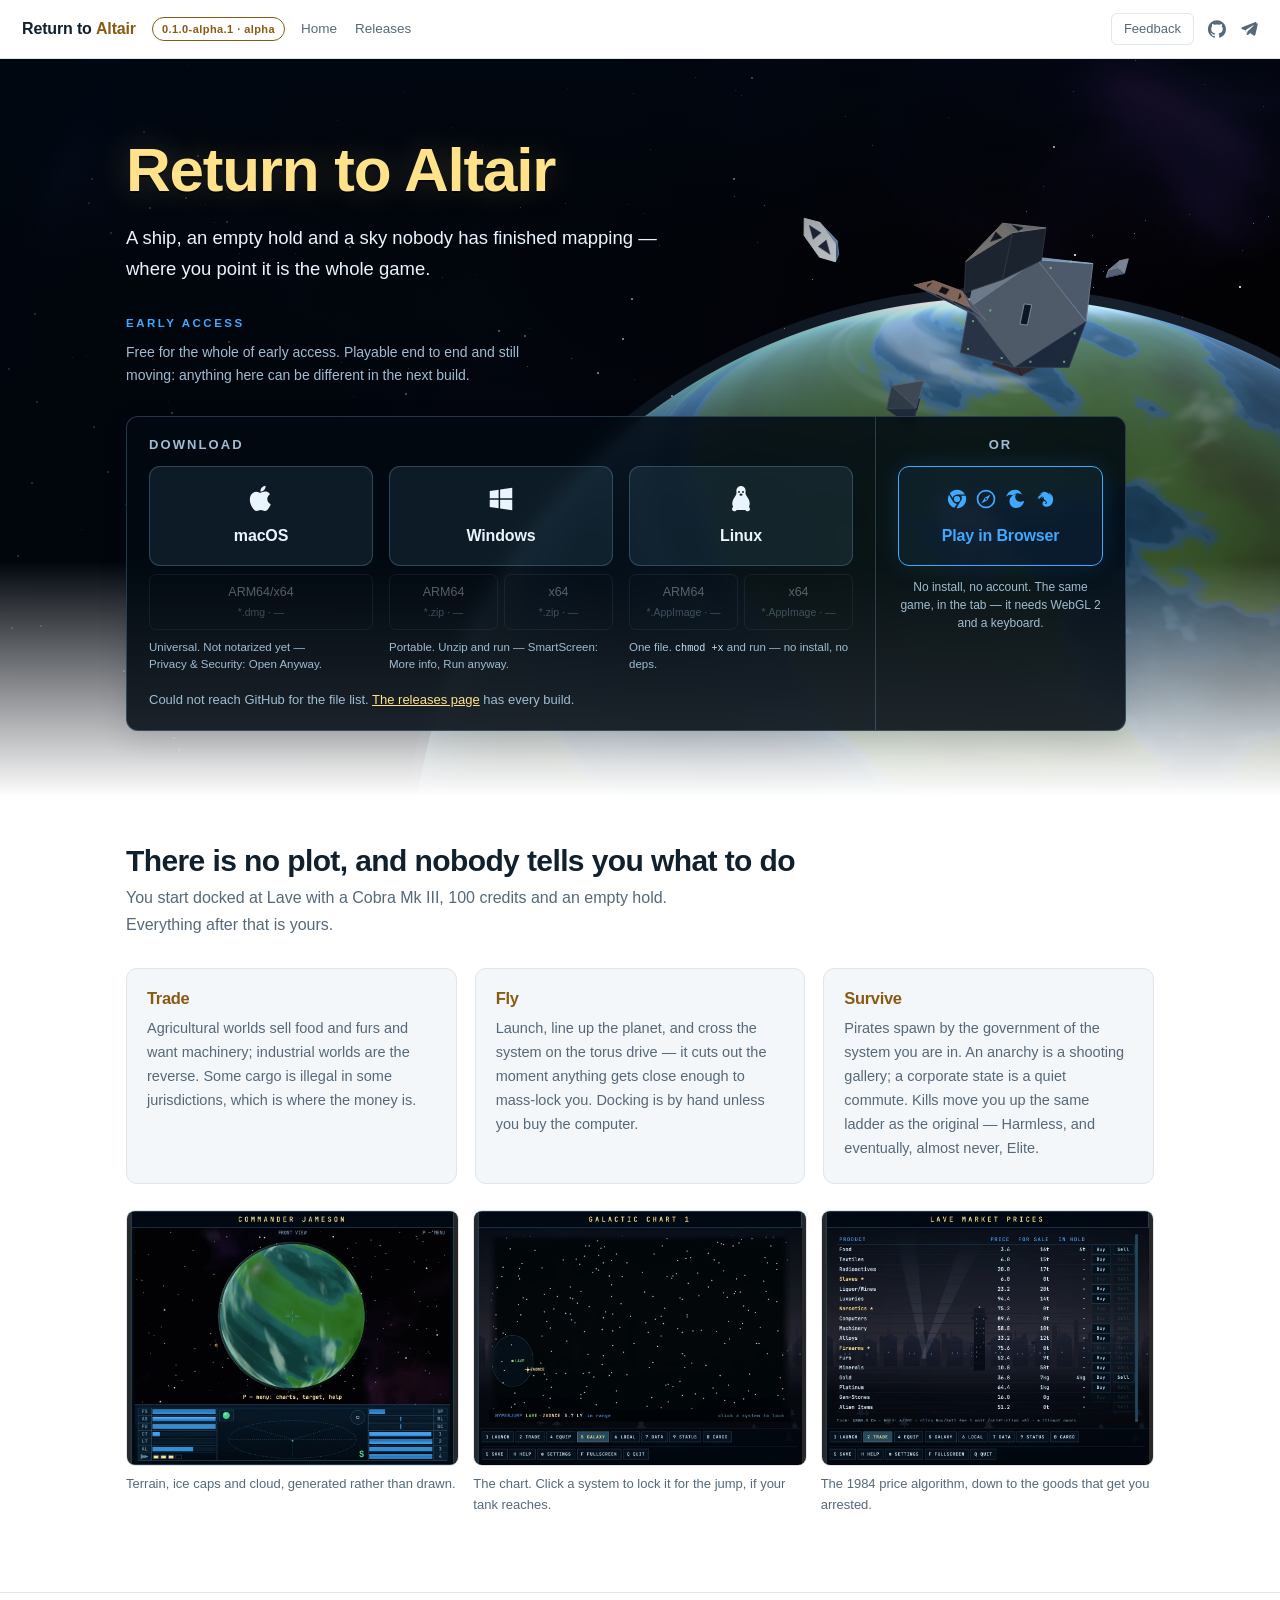
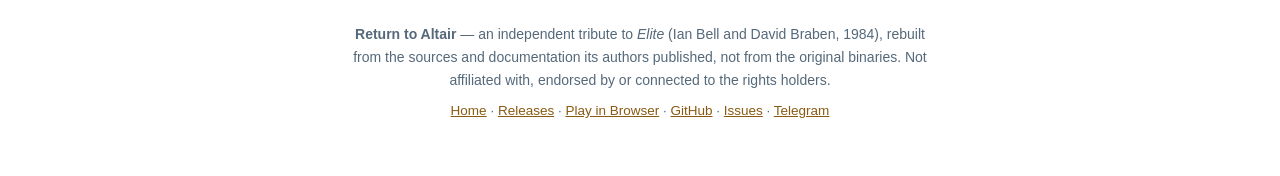
==== index.html @ 8564e00a "Avalonia build 2ab824b" ====
<!doctype html>
<html lang="en">
<head>
<meta charset="utf-8">
<meta name="viewport" content="width=device-width, initial-scale=1">
<title>Return to Altair — a ship, an empty hold, and somewhere to be</title>
<!-- The credit to the 1984 game lives in the footer, where it is a credit. It is deliberately not
     in the description or the card: a search snippet and a link preview are advertising, and
     another game's name in advertising stops reading as attribution and starts reading as a
     borrowed audience. -->
<meta name="description" content="An early-access space trading and combat game: buy low, jump, sell high, stay alive. Free for the whole of early access — macOS, Windows, Linux and the browser.">
<link rel="icon" href="data:image/svg+xml,%3Csvg xmlns='http://www.w3.org/2000/svg' viewBox='0 0 32 32'%3E%3Crect width='32' height='32' fill='%23000814'/%3E%3Cpath d='M16 4 L28 26 L16 21 L4 26 Z' fill='none' stroke='%23ffe28a' stroke-width='2' stroke-linejoin='round'/%3E%3C/svg%3E">
<meta property="og:title" content="Return to Altair">
<meta property="og:description" content="Trade, fly, survive. A space trading and combat game, free for the whole of early access — on every desktop and in a browser.">
<meta property="og:type" content="website">
<link rel="stylesheet" href="header.css">
<link rel="stylesheet" href="site.css">
</head>
<body data-page="home">

<!-- The shared header. Same markup, same class names and the same header.css as the other sites
     in this family — brand and page links left, feedback and the outbound icons right. -->
<header class="bar"><nav class="nav" aria-label="Site">
  <!-- The non-breaking space is load-bearing: .brand is a flex row, and a flex container trims the
       trailing whitespace off a bare text node — so "Return to" and "Altair" would run together. -->
  <a class="brand" href="index.html" title="Home">Return to&nbsp;<span>Altair</span></a>
  <span class="tag">0.1.0-alpha.1 · alpha</span>
  <div class="links">
    <a href="index.html">Home</a>
    <a href="releases.html">Releases</a>
  </div>
  <div class="links tools">
    <details class="fb">
      <summary>Feedback</summary>
      <div class="fb-pop">
        <a href="https://github.com/pavel-zheltiakov/ReturnToAltair/issues"><svg viewBox="0 0 24 24" aria-hidden="true"><path d="M12 .3a12 12 0 0 0-3.8 23.4c.6.1.8-.3.8-.6v-2c-3.3.7-4-1.6-4-1.6-.5-1.4-1.3-1.8-1.3-1.8-1.1-.7 0-.7 0-.7 1.2 0 1.9 1.2 1.9 1.2 1 1.8 2.8 1.3 3.5 1 0-.8.4-1.3.7-1.6-2.7-.3-5.5-1.3-5.5-6 0-1.2.5-2.3 1.2-3.1-.1-.3-.5-1.5.1-3.2 0 0 1-.3 3.4 1.2a11.5 11.5 0 0 1 6 0c2.3-1.5 3.3-1.2 3.3-1.2.6 1.7.2 2.9.1 3.2.8.8 1.2 1.9 1.2 3.1 0 4.7-2.8 5.7-5.5 6 .4.4.8 1.1.8 2.2v3.3c0 .3.2.7.8.6A12 12 0 0 0 12 .3"/></svg><span><b>GitHub Issues</b><small>A crash, a ship that flies wrong, a price that looks off — in the open, where the answer helps the next commander.</small></span></a>
        <a href="https://t.me/avadevtools/202"><svg viewBox="0 0 24 24" aria-hidden="true"><path d="M21.9 4.6c.3-1.2-.9-2.2-2-1.7L2.7 9.7c-1.2.5-1.1 2.2.1 2.6l4.4 1.4 1.7 5.5c.3 1 1.6 1.3 2.3.5l2.4-2.5 4.5 3.3c.9.6 2.1.2 2.4-.9l3.4-14.9zM8.2 12.9l9.4-5.8c.4-.2.7.3.4.6l-7.7 7.2c-.3.3-.5.6-.5 1l-.3 2.3c0 .3-.5.4-.6.1l-1.1-3.7c-.2-.6.1-1.3.4-1.7z"/></svg><span><b>Telegram</b><small>The game's topic in the AvaDevTools group, for anything shorter than an issue.</small></span></a>
      </div>
    </details>
    <a class="nav-ico" href="https://github.com/pavel-zheltiakov/ReturnToAltair" title="GitHub" aria-label="GitHub"><svg viewBox="0 0 24 24" aria-hidden="true"><path d="M12 .3a12 12 0 0 0-3.8 23.4c.6.1.8-.3.8-.6v-2c-3.3.7-4-1.6-4-1.6-.5-1.4-1.3-1.8-1.3-1.8-1.1-.7 0-.7 0-.7 1.2 0 1.9 1.2 1.9 1.2 1 1.8 2.8 1.3 3.5 1 0-.8.4-1.3.7-1.6-2.7-.3-5.5-1.3-5.5-6 0-1.2.5-2.3 1.2-3.1-.1-.3-.5-1.5.1-3.2 0 0 1-.3 3.4 1.2a11.5 11.5 0 0 1 6 0c2.3-1.5 3.3-1.2 3.3-1.2.6 1.7.2 2.9.1 3.2.8.8 1.2 1.9 1.2 3.1 0 4.7-2.8 5.7-5.5 6 .4.4.8 1.1.8 2.2v3.3c0 .3.2.7.8.6A12 12 0 0 0 12 .3"/></svg></a>
    <a class="nav-ico" href="https://t.me/avadevtools/202" title="Telegram" aria-label="Telegram"><svg viewBox="0 0 24 24" aria-hidden="true"><path d="M21.9 4.6c.3-1.2-.9-2.2-2-1.7L2.7 9.7c-1.2.5-1.1 2.2.1 2.6l4.4 1.4 1.7 5.5c.3 1 1.6 1.3 2.3.5l2.4-2.5 4.5 3.3c.9.6 2.1.2 2.4-.9l3.4-14.9zM8.2 12.9l9.4-5.8c.4-.2.7.3.4.6l-7.7 7.2c-.3.3-.5.6-.5 1l-.3 2.3c0 .3-.5.4-.6.1l-1.1-3.7c-.2-.6.1-1.3.4-1.7z"/></svg></a>
  </div>
</nav></header>

<div class="hero-wrap">
  <!-- The scene is the game's own ships and station, flown live. It is decoration and nothing on
       the page depends on it, so it is hidden from assistive technology and every word over it is
       real text. Without script the canvas stays empty and the hero is dark blue — which is what
       the gradients above it already assume. -->
  <canvas id="scene" aria-hidden="true"></canvas>

  <div class="hero">
    <h1>Return to Altair</h1>
    <!-- One sentence, and deliberately about nothing in particular: it has to still be true of
         whatever this game turns into, so it names what a player has rather than what the
         universe contains. Nothing about scale is claimed here until it is claimed for good. -->
    <p class="lede">
      A ship, an empty hold and a sky nobody has finished mapping — where you point it is the
      whole game.
    </p>
    <!-- The caveat, and the only label the hero carries. It used to sit above the wordmark listing
         the platforms as well, which the three buttons below already say in their own logos — so
         the line kept the two words that are not written anywhere else on the page and came down
         to where the sentence it qualifies is. "Free" then left the label for the sentence: alone
         in a badge it reads as a property of the game and promises something about every build
         there will ever be, and what is actually true is a fact about this phase — which needs a
         sentence, because a phase has to be named. -->
    <p class="eyebrow">Early access</p>
    <p class="note">
      Free for the whole of early access. Playable end to end and still moving: anything here can
      be different in the next build.
    </p>

    <!-- The offer, both halves of it, side by side and both above the fold. Play in Browser was
         under the hero and came out at 880 pixels down a 813-pixel window — the free half of the
         offer, on the page nobody scrolled to. There is a column's worth of room to the right of
         the panel, so it goes there. -->
    <div class="offer">

    <!-- Three platforms, six files, nothing to answer first. The big button is the platform and
         gives the build most people on it want; the two under it are the architectures, each
         naming what it is and what it weighs. Every link is filled in by site.js from the newest
         release, so no version or filename is written down here. -->
    <div class="get">
      <h2>Download</h2>

      <div class="oses">

        <div class="os">
          <a class="os-btn" data-build="macos-universal" href="https://github.com/pavel-zheltiakov/ReturnToAltair/releases/latest">
            <svg viewBox="0 0 24 24" aria-hidden="true"><path d="M17.05 12.04c-.03-2.6 2.12-3.85 2.22-3.91-1.21-1.77-3.09-2.01-3.76-2.04-1.6-.16-3.12.94-3.93.94-.81 0-2.06-.92-3.39-.9-1.74.03-3.35 1.01-4.25 2.57-1.81 3.14-.46 7.79 1.3 10.34.86 1.25 1.89 2.65 3.24 2.6 1.3-.05 1.79-.84 3.36-.84 1.57 0 2.01.84 3.39.81 1.4-.02 2.28-1.27 3.13-2.53.99-1.45 1.4-2.85 1.42-2.92-.03-.01-2.72-1.04-2.75-4.12M14.6 4.6c.71-.87 1.19-2.07 1.06-3.27-1.02.04-2.26.68-3 1.54-.66.77-1.24 2-1.08 3.18 1.14.09 2.31-.58 3.02-1.45"/></svg>
            <b>macOS</b>
          </a>
          <!-- One file, so one link. Two rows here would be the same download twice with two
               different labels, which is a question where there was no choice to make. -->
          <div class="tabs">
            <a class="tab" data-build="macos-universal" href="#">ARM64/x64<i><span>*.dmg</span><b data-size></b></i></a>
          </div>
          <!-- One line each. What a visitor needs before clicking is what the file is and what the
               operating system will say when they open it; the reasoning is in the release notes,
               which is where somebody who wants it is already going. -->
          <p class="os-hint">Universal. Not notarized yet — Privacy&nbsp;&amp;&nbsp;Security: Open Anyway.</p>
        </div>

        <div class="os">
          <a class="os-btn" data-build="windows-x64" href="https://github.com/pavel-zheltiakov/ReturnToAltair/releases/latest">
            <svg viewBox="0 0 24 24" aria-hidden="true"><path d="M3 5.6 10.1 4.6v6.8H3zM11.3 4.4 21 3v8.4h-9.7zM3 12.6h7.1v6.8L3 18.4zM11.3 12.6H21V21l-9.7-1.4z"/></svg>
            <b>Windows</b>
          </a>
          <div class="tabs">
            <a class="tab" data-build="windows-arm64" href="#">ARM64<i><span>*.zip</span><b data-size></b></i></a>
            <a class="tab" data-build="windows-x64" href="#">x64<i><span>*.zip</span><b data-size></b></i></a>
          </div>
          <p class="os-hint">Portable. Unzip and run — SmartScreen: More info, Run anyway.</p>
        </div>

        <div class="os">
          <a class="os-btn" data-build="linux-x64" href="https://github.com/pavel-zheltiakov/ReturnToAltair/releases/latest">
            <!-- The eyes are holes rather than shapes: fill-rule="evenodd" lets the button's own
                 background through them, so the penguin follows the text colour on hover. -->
            <svg viewBox="0 0 24 24" aria-hidden="true"><path fill-rule="evenodd" d="M12 1.6c-2.1 0-3.7 1.7-3.7 3.9 0 .6.1 1.1.1 1.6 0 .9-.3 1.6-.9 2.4C6 11.6 5 13.5 5 15.5c0 1 .2 1.8.7 2.4-.5.8-.9 1.6-.9 2.3 0 .9.7 1.5 1.8 1.5.9 0 1.6-.4 2-1h6.8c.4.6 1.1 1 2 1 1.1 0 1.8-.6 1.8-1.5 0-.7-.4-1.5-.9-2.3.5-.6.7-1.4.7-2.4 0-2-1-3.9-2.5-6-.6-.8-.9-1.5-.9-2.4 0-.5.1-1 .1-1.6 0-2.2-1.6-3.9-3.7-3.9ZM10.4 5.5a.8.8 0 1 0 0 1.6.8.8 0 0 0 0-1.6ZM13.6 5.5a.8.8 0 1 0 0 1.6.8.8 0 0 0 0-1.6ZM12 7.3l1.5 1.2c-.4.5-.9.8-1.5.8s-1.1-.3-1.5-.8L12 7.3Z"/></svg>
            <b>Linux</b>
          </a>
          <div class="tabs">
            <a class="tab" data-build="linux-arm64" href="#">ARM64<i><span>*.AppImage</span><b data-size></b></i></a>
            <a class="tab" data-build="linux-x64" href="#">x64<i><span>*.AppImage</span><b data-size></b></i></a>
          </div>
          <p class="os-hint">One file. <code>chmod +x</code> and run — no install, no deps.</p>
        </div>

      </div>

      <p class="dl-note" id="download-note">Looking up the newest build…</p>
    </div>

      <!-- Built like a platform button and standing on the same line as the three of them, because
           that is what it is: a fourth way to get the game, and the one that asks for nothing. Its
           own colour, so it is not mistaken for a fourth operating system. -->
      <div class="play-side">
        <h2>Or</h2>
        <!-- Four marks instead of one, because the answer to "will it run on mine" is the whole
             point of this button, and the other three buttons answer it with a logo too. Drawn
             here rather than fetched: simplified silhouettes in the page's own colour, so there is
             no brand artwork on this site and no request to a CDN to render it. -->
        <a class="play" href="play/">
          <span class="browsers" aria-hidden="true">
            <svg viewBox="0 0 24 24"><path d="M12 2a10 10 0 0 1 8.66 5H12.5a5.5 5.5 0 0 0-5.28 4L4.2 5.8A9.97 9.97 0 0 1 12 2Z"/><path d="M3.35 7.35 7.4 14.4a5.5 5.5 0 0 0 4.55 3.08L8.9 21.6A10 10 0 0 1 3.35 7.35Z"/><path d="M21.4 8.5A10 10 0 0 1 12 22h-.6l4.06-7.03A5.5 5.5 0 0 0 16.6 8.5Z"/><circle cx="12" cy="12" r="3.4"/></svg>
            <svg viewBox="0 0 24 24"><path fill-rule="evenodd" d="M12 1.8a10.2 10.2 0 1 0 0 20.4 10.2 10.2 0 0 0 0-20.4Zm0 1.9a8.3 8.3 0 1 1 0 16.6 8.3 8.3 0 0 1 0-16.6Z"/><path d="M17 7 10.6 10.6 7 17l6.4-3.6L17 7Zm-5 4a1 1 0 1 1 0 2 1 1 0 0 1 0-2Z"/></svg>
            <svg viewBox="0 0 24 24"><path d="M21.6 13.9c-1 .6-2.2 1-3.4 1-3.3 0-6-2.3-6-5.2 0-1.1.4-2.1 1.1-2.9C9 7.4 6 10.7 6 14.6c0 4 3.4 7.2 7.6 7.2 3.6 0 6.7-2.3 7.9-5.6.2-.7.3-1.5.1-2.3Z"/><path d="M12.2 2C7.3 2 3.2 5.4 2.3 10c.6-1.4 2.5-2.6 4.6-2.6 1.2 0 2.3.3 3.2.9 1-1.5 2.9-2.5 5-2.5 1.9 0 3.6.8 4.7 2C18.5 4 15.6 2 12.2 2Z"/></svg>
            <svg viewBox="0 0 24 24"><path d="M21.4 9.6a9.6 9.6 0 0 0-1.6-3.1l.2 2.1a7.4 7.4 0 0 0-2.8-3.9 5.9 5.9 0 0 1 .6 2.7A6.9 6.9 0 0 0 11.6 4c-1 0-2 .2-2.9.7a5 5 0 0 1 2.6.7 6.2 6.2 0 0 0-4.4 1.4c.9-.1 1.7 0 2.5.3-2.5.6-4.3 2.7-4.5 5.2.5-.7 1.2-1.3 2-1.6-.3.7-.4 1.5-.3 2.2.6-1.9 2-3.4 3.8-4-.7.8-1.1 1.8-1 2.9.5-1 1.3-1.8 2.3-2.2-.4 1.1-.1 2.4.8 3.2.7.7 1.6 1.2 2.2 1.9.6.7.6 1.8-.1 2.4-.6.5-1.6.5-2.1-.1.5.1 1-.1 1.3-.5.4-.6.2-1.5-.4-1.9a1.9 1.9 0 0 0-2.6.6c-1 1.6-.3 3.8 1.4 4.6 2.9 1.5 6.5.2 8.3-2.4 1.7-2.4 1.8-5.7.9-8.4Z"/></svg>
          </span>
          <b>Play in Browser</b>
        </a>
        <p class="play-note">
          No install, no account. The same game, in the tab — it needs WebGL&nbsp;2 and a keyboard.
        </p>
      </div>

    </div>
  </div>
</div>

<section><div class="wrap">
  <h2 class="sec-h">There is no plot, and nobody tells you what to do</h2>
  <p class="sub">
    You start docked at Lave with a Cobra Mk III, 100 credits and an empty hold. Everything after
    that is yours.
  </p>

  <div class="grid">
    <div class="card">
      <h3>Trade</h3>
      <p>
        Agricultural worlds sell food and furs and want machinery; industrial worlds are the
        reverse. Some cargo is illegal in some jurisdictions, which is where the money is.
      </p>
    </div>
    <div class="card">
      <h3>Fly</h3>
      <p>
        Launch, line up the planet, and cross the system on the torus drive — it cuts out the
        moment anything gets close enough to mass-lock you. Docking is by hand unless you buy the
        computer.
      </p>
    </div>
    <div class="card">
      <h3>Survive</h3>
      <p>
        Pirates spawn by the government of the system you are in. An anarchy is a shooting gallery;
        a corporate state is a quiet commute. Kills move you up the same ladder as the original —
        Harmless, and eventually, almost never, Elite.
      </p>
    </div>
  </div>

  <div class="shots">
    <figure>
      <img src="screenshots/flight.webp" alt="Approaching a planet in flight, with the dashboard and scanner below" loading="lazy" width="1120" height="860">
      <figcaption>Terrain, ice caps and cloud, generated rather than drawn.</figcaption>
    </figure>
    <figure>
      <img src="screenshots/chart.webp" alt="The galactic chart showing all 256 systems of galaxy one" loading="lazy" width="1120" height="860">
      <figcaption>The chart. Click a system to lock it for the jump, if your tank reaches.</figcaption>
    </figure>
    <figure>
      <img src="screenshots/market.webp" alt="The market prices screen at Lave" loading="lazy" width="1120" height="860">
      <figcaption>The 1984 price algorithm, down to the goods that get you arrested.</figcaption>
    </figure>
  </div>
</div></section>

<footer>
  <!-- A footer credit is read years after it is written, so it says only what does not expire:
       who made the original, that this is not connected to them, and where the material here came
       from. It used to say "non-commercial" and "not for sale" as well — a description of how the
       project stands today, written in the tense of a promise. What a build costs is a fact about
       that build, and it belongs next to the button that hands it over. -->
  <p>
    <strong>Return to Altair</strong> — an independent tribute to <em>Elite</em> (Ian Bell and
    David Braben, 1984), rebuilt from the sources and documentation its authors published, not
    from the original binaries. Not affiliated with, endorsed by or connected to the rights
    holders.
  </p>
  <p class="thin">
    <a href="index.html">Home</a> ·
    <a href="releases.html">Releases</a> ·
    <a href="play/">Play in Browser</a> ·
    <a href="https://github.com/pavel-zheltiakov/ReturnToAltair">GitHub</a> ·
    <a href="https://github.com/pavel-zheltiakov/ReturnToAltair/issues">Issues</a> ·
    <a href="https://t.me/avadevtools/202">Telegram</a>
  </p>
</footer>

<script src="ships.js" defer></script>
<script src="scene.js" defer></script>
<script src="site.js" defer></script>
</body>
</html>
---- header.css ----
/*
 * The shared header — one component, used by every page of every one of these projects.
 *
 * Structure and class names are the ones AvaDevTools uses, so the two sites read as the same product
 * family: brand and the page's own links on the left, feedback and the outbound icons pushed to the
 * right. Nothing here names a colour. Every value comes from a custom property the host stylesheet
 * defines, which is why the identical markup renders in this site's green palette and in AvaDevTools'
 * blue one without a fork.
 *
 * Required from the host: --bar (the bar's height) and --bg-alt --panel --line --text --dim --accent.
 *
 * The feedback popup is a <details>. Disclosure is something HTML already does, so the header needs no
 * script — which matters, because the generated reference pages have none and are meant to keep working
 * from a file:// URL.
 */

.bar {
  position: sticky;
  top: 0;
  z-index: 20;
  background: var(--panel);
  border-bottom: 1px solid var(--line);
}

.bar .nav {
  display: flex;
  align-items: center;
  gap: 16px;
  height: var(--bar);
  padding: 0 22px;
}

.brand {
  display: flex;
  align-items: center;
  font-weight: 650;
  font-size: 16px;
  letter-spacing: -0.01em;
  color: var(--text);
  text-decoration: none;
  white-space: nowrap;
}

/* No gap on .brand — a name split across two spans is one word, and a gap would put a space inside it.
   The dot, where a site uses one, carries its own margin. */
.brand .dot {
  width: 10px;
  height: 10px;
  margin-right: 9px;
  border-radius: 50%;
  background: var(--accent);
  box-shadow: 0 0 10px var(--accent);
}

.brand span { color: var(--accent); }

.tag {
  font-size: 11px;
  font-weight: 600;
  letter-spacing: 0.04em;
  color: var(--accent);
  border: 1px solid var(--accent);
  border-radius: 999px;
  padding: 2px 9px;
  white-space: nowrap;
}

/* Direct children only. The popup hanging off the feedback button is full of prose that has to wrap,
   and it lives inside .links — so a descendant selector here would set nowrap on it and push it off
   the side of the screen. */
.bar .links { display: flex; align-items: center; gap: 18px; }
.bar .links > a { color: var(--dim); text-decoration: none; font-size: 13.5px; white-space: nowrap; }
.bar .links > a:hover { color: var(--text); }

.bar .tools { margin-left: auto; gap: 14px; }

.nav-ico { display: flex; align-items: center; color: var(--dim); }
.nav-ico svg { width: 18px; height: 18px; fill: currentColor; }
.nav-ico:hover { color: var(--text); }

/* ---- feedback ---- */

.fb { position: relative; }

.fb > summary {
  list-style: none;
  cursor: pointer;
  user-select: none;
  padding: 4px 12px;
  font-size: 13px;
  color: var(--dim);
  border: 1px solid var(--line);
  border-radius: 6px;
}

.fb > summary::-webkit-details-marker { display: none; }
.fb > summary:hover, .fb[open] > summary { color: var(--text); border-color: var(--accent); }

.fb-pop {
  position: absolute;
  top: calc(100% + 10px);
  right: 0;
  z-index: 30;
  width: 274px;
  padding: 6px;
  background: var(--panel);
  border: 1px solid var(--line);
  border-radius: 10px;
  box-shadow: 0 12px 32px rgb(0 0 0 / 35%);
}

.fb-pop a {
  display: flex;
  gap: 10px;
  align-items: flex-start;
  padding: 9px 10px;
  border-radius: 7px;
  color: var(--text);
  font-size: 13.5px;
  text-decoration: none;
}

.fb-pop a:hover { background: var(--bg-alt); }
.fb-pop a > span { min-width: 0; }
.fb-pop svg { width: 17px; height: 17px; fill: var(--dim); flex: none; margin-top: 2px; }
.fb-pop a:hover svg { fill: var(--accent); }
.fb-pop b { display: block; font-weight: 600; line-height: 1.35; }
.fb-pop small { display: block; margin-top: 1px; color: var(--dim); font-size: 12px; line-height: 1.45; }

/* ---- narrow ----
   The page links drop to their own row; the brand and the outbound links stay on the first one, because
   those are the two things worth reaching without thinking. */

/* The bar is two rows below this width, so --bar — which is what anything scrolling to an anchor subtracts —
   has to grow with it. That override lives in site.css and api.css rather than here, because both of them
   load after this file and would otherwise put the 58px back. */

@media (max-width: 860px) {
  .bar .nav { flex-wrap: wrap; height: auto; padding: 10px 16px; row-gap: 10px; }
  .bar .links:not(.tools) { order: 1; width: 100%; gap: 16px; flex-wrap: wrap; row-gap: 8px; }
  .fb-pop { width: min(274px, calc(100vw - 32px)); }
}
---- site.css ----
/*
 * The landing page and the releases page. One stylesheet, no framework, no build step — the same
 * arrangement as the other sites in this family, and the same header.css above it.
 *
 * The palette is the game's own, from web/style.css: a near-black blue, a HUD cyan, and the gold
 * the wordmark is drawn in. Gold is the accent because gold is what the title screen says the
 * product is called in; cyan belongs to the instruments and is used here for the same job — the
 * thing that lights up when you touch it.
 *
 * Dark by default, because the game is a black screen. The reader's own setting still wins for the
 * body of the page: someone in light mode reading release notes has been told nothing by a black
 * page except that the page does not care about them. The hero is the exception and fixes its own
 * colours, because it stands on a canvas that is night whatever the reader prefers.
 */

:root {
  --bg: #000814;
  --bg-alt: #04101d;
  --panel: #020a12;
  --line: #16324a;
  --text: #d7eeff;
  --dim: #7ea3ba;
  --accent: #ffe28a;
  --accent-ink: #1a1103;
  --glow: #3fa8ff;
  --bad: #ff5a5a;
  --code: #cbe6f8;
  --codebg: #010810;
  --shadow: 0 10px 34px rgb(0 0 0 / 55%);
  --bar: 58px;
}

@media (prefers-color-scheme: light) {
  :root {
    --bg: #ffffff;
    --bg-alt: #f4f7fa;
    --panel: #ffffff;
    --line: #dfe6ee;
    --text: #10202c;
    --dim: #55697a;
    /* Gold on white is not a colour, it is a smudge. The accent keeps its identity by going
       down rather than by changing hue — the same bronze the wordmark's shadow uses. */
    --accent: #8a5a12;
    --accent-ink: #ffffff;
    --glow: #106a9c;
    --bad: #b3241f;
    --code: #16303f;
    --codebg: #f1f5f8;
    --shadow: 0 8px 28px rgb(12 26 40 / 12%);
  }
}

* { box-sizing: border-box; }

body {
  margin: 0;
  background: var(--bg);
  color: var(--text);
  font: 16px/1.65 -apple-system, BlinkMacSystemFont, "Segoe UI", Roboto, Helvetica, Arial, sans-serif;
  -webkit-font-smoothing: antialiased;
}

img { max-width: 100%; height: auto; display: block; }
a { color: var(--accent); }
h1, h2, h3 { letter-spacing: -0.02em; line-height: 1.2; }

code {
  font-family: ui-monospace, SFMono-Regular, "SF Mono", Menlo, Consolas, monospace;
  font-size: 0.88em;
  color: var(--code);
}

pre {
  margin: 0 0 16px;
  padding: 12px 14px;
  overflow-x: auto;
  background: var(--codebg);
  border: 1px solid var(--line);
  border-radius: 8px;
}

.wrap { max-width: 1080px; margin: 0 auto; padding: 0 26px; }

/* The top bar is header.css — the same file, markup and class names as every other site here. It
   reads the properties above and nothing else. */

/* ---- hero ----------------------------------------------------------------------------------
   The scene behind the words is a canvas, not an image: ships out of the game's own model tables,
   fighting over a Coriolis station. See scene.js. Inside .hero-wrap the palette stops following
   the page and pins itself dark, so a light-mode reader gets a dark hero rather than black text
   on a night sky. */

.hero-wrap {
  position: relative;
  isolation: isolate;
  overflow: hidden;
  background: #000814;

  --text: #eaf4ff;
  --dim: #9fbdd2;
  --line: rgb(127 190 235 / 26%);
  --bg-alt: rgb(127 190 235 / 10%);
  /* Opaque enough to stand in front of a sunlit planet. The scene behind the panel is the whole
     right-hand half of the hero, and a lit limb crossing a paragraph is a paragraph nobody reads
     at exactly the moment they are deciding whether to download it. */
  --panel: rgb(2 10 18 / 86%);
  --accent: #ffe28a;
  --accent-ink: #1a1103;
  --glow: #3fa8ff;
  --code: #cbe6f8;
}

#scene {
  position: absolute;
  inset: 0;
  z-index: -2;
  width: 100%;
  height: 100%;
  display: block;
}

/* Two scrims, doing two different jobs. The first darkens the left, where the words are, and
   leaves the right — the planet and the station — alone. The second lands the hero on the page
   below it instead of ending at a line. */
.hero-wrap::before,
.hero-wrap::after {
  content: "";
  position: absolute;
  inset: 0;
  z-index: -1;
  pointer-events: none;
}

.hero-wrap::before {
  background: linear-gradient(96deg, rgb(0 6 14 / 88%) 0%, rgb(0 6 14 / 62%) 42%,
                                     rgb(0 6 14 / 8%) 74%, rgb(0 6 14 / 0%) 100%);
}

.hero-wrap::after {
  background: linear-gradient(180deg, rgb(0 8 20 / 55%) 0%, rgb(0 8 20 / 0%) 26%,
                                      rgb(0 8 20 / 0%) 68%, var(--bg) 100%);
}

.hero {
  position: relative;
  max-width: 1080px;
  margin: 0 auto;
  padding: 74px 26px 66px;
}

.eyebrow {
  margin: 0 0 8px;
  font-size: 11.5px;
  font-weight: 600;
  letter-spacing: 0.22em;
  text-transform: uppercase;
  color: var(--glow);
}

.hero h1 {
  margin: 0 0 16px;
  max-width: 15ch;
  font-size: clamp(34px, 6vw, 62px);
  font-weight: 700;
  color: var(--accent);
  text-shadow: 0 2px 0 rgb(0 0 0 / 55%), 0 0 34px rgb(255 226 138 / 22%);
}

.hero p.lede {
  margin: 0 0 30px;
  max-width: 52ch;
  font-size: clamp(16px, 1.6vw, 18.5px);
  color: var(--text);
}

.hero p.lede b { color: var(--accent); font-weight: 600; }

/* The caveat under the pitch. Smaller and dimmer than the sentence above it because it is a
   condition on that sentence rather than a second one — but it is not a footnote, and it is not
   hidden at the bottom of the page where nobody deciding whether to download would read it. */
.hero p.note {
  margin: 0 0 28px;
  max-width: 52ch;
  font-size: 14px;
  color: var(--dim);
}

/* ---- the download panel ---------------------------------------------------------------------
   One column per platform: a big button that gives the build most people on it want, and under it
   the two architectures, each naming its own file extension. Nothing has to be answered before a
   download appears — every file on offer is on screen and one click away, which a picker with two
   questions in front of it is not.

   Beside it, in the room left over, the other half of the offer: the build that costs the visitor
   nothing. Both halves are in the hero because both have to be on screen at once — the free one
   was below the fold, and an offer nobody scrolls to is not an offer. */

/* One panel, two halves, a line between them. Two separate cards would have read as two products,
   and the right-hand half sits over the planet — where unbacked text is a paragraph nobody can
   read at the one moment they are deciding. */
.offer {
  display: flex;
  align-items: stretch;
  max-width: 1000px;
  background: var(--panel);
  border: 1px solid var(--line);
  border-radius: 12px;
  backdrop-filter: blur(7px);
  box-shadow: var(--shadow);
}

.get {
  flex: 1 1 auto;
  min-width: 0;
  padding: 20px 22px 20px;
}

/* Both halves are titled the same way and at the same height, which is what puts the four buttons
   under them on one line. */
.get h2, .play-side h2 {
  margin: 0 0 14px;
  font-size: 13px;
  font-weight: 600;
  letter-spacing: 0.16em;
  text-transform: uppercase;
  color: var(--dim);
}

.oses { display: grid; grid-template-columns: repeat(3, 1fr); gap: 16px; }

.os { display: flex; flex-direction: column; }

/* One recipe for all four buttons, the three platforms and the browser. Sharing the box rather
   than matching two heights by hand is what keeps them on one line in every font on every system —
   a fixed height here would be right on this machine and eight pixels out on somebody else's. */
.os-btn, .play {
  display: flex;
  flex-direction: column;
  align-items: center;
  gap: 9px;
  padding: 17px 10px 15px;
  text-decoration: none;
  border: 1px solid var(--line);
  border-radius: 11px;
  transition: border-color 0.14s, color 0.14s, box-shadow 0.14s;
}

.os-btn { color: var(--text); background: var(--bg-alt); }

.os-btn svg, .play svg { width: 30px; height: 30px; fill: currentColor; }
.os-btn b, .play b { font-size: 16px; font-weight: 650; letter-spacing: -0.01em; }

.os-btn:hover {
  color: var(--accent);
  border-color: var(--accent);
  box-shadow: 0 0 24px rgb(255 226 138 / 16%);
}

.tabs { display: flex; gap: 6px; margin-top: 8px; }

.tab {
  flex: 1;
  min-width: 0;
  padding: 7px 3px;
  text-align: center;
  font-size: 12.5px;
  text-decoration: none;
  /* One line or nothing: "ARM 64 (*.AppImage)" wrapping puts one tab a row taller than the one
     beside it, and two buttons of different heights read as two different kinds of thing. */
  white-space: nowrap;
  overflow: hidden;
  text-overflow: ellipsis;
  color: var(--text);
  border: 1px solid var(--line);
  border-radius: 7px;
  transition: border-color 0.14s, color 0.14s;
}

.tab span { color: var(--dim); }
.tab:hover { color: var(--glow); border-color: var(--glow); }
.tab:hover span { color: var(--glow); }

/* The architecture is the tab's name; what kind of file it is and how big go on a second line
   under it. All three on one line does not fit — at three columns a tab has about 110 pixels and
   "ARM64 (*.AppImage) · 42 MB" needs twice that, so it ellipsises into no information at all. The
   second line is reserved whether or not there is a size to put in it yet, so the panel does not
   resize under the pointer when the release list arrives. */
.tab i {
  display: block;
  min-height: 1.2em;
  margin-top: 2px;
  font-style: normal;
  font-size: 10.5px;
  color: var(--dim);
}

.tab i b { font-weight: 400; }

/* A build this release has not got. It keeps its place and stops being a link, so the row is
   always the same two files and a gap is visible as a gap rather than as a shorter list. */
.tab[aria-disabled="true"] { opacity: 0.34; pointer-events: none; }

.os-hint {
  margin: 9px 0 0;
  font-size: 11.5px;
  line-height: 1.5;
  color: var(--dim);
}

.dl-note {
  margin: 16px 0 0;
  min-height: 1.5em;
  font-size: 13px;
  color: var(--dim);
}

.dl-note a { color: var(--accent); }

/* ---- play in the browser --------------------------------------------------------------------
   The second column of the offer: beside the panel, not inside it. It is a different kind of
   answer to the same question, so it is set apart by the word between them rather than dressed as
   a fourth platform button. */

.play-side {
  flex: 0 0 250px;
  padding: 20px 22px;
  border-left: 1px solid var(--line);
  text-align: center;
}

.play {
  color: var(--glow);
  border-color: var(--glow);
  background: rgb(63 168 255 / 8%);
  box-shadow: 0 0 26px rgb(63 168 255 / 14%);
}

/* Four marks in the space one logo has, so the row of icons is the same height as the row of
   logos beside it and the four buttons stay one row rather than four boxes of different sizes. */
.browsers { display: flex; align-items: center; gap: 7px; height: 30px; }
.play .browsers svg { width: 22px; height: 22px; }

.play:hover { color: #fff; background: rgb(63 168 255 / 16%); box-shadow: 0 0 34px rgb(63 168 255 / 34%); }

/* Where the architecture tabs are on the other side of the line, and for the same reason: what the
   button above it costs you. */
.play-note { margin: 12px 0 0; font-size: 12px; line-height: 1.5; color: var(--dim); }

/* ---- what it is -----------------------------------------------------------------------------
   Three claims and the screenshots that back them. Anything longer belongs in the README, which
   is one click away and is where somebody who wants the detail is already going. */

section { padding: 46px 0; }

.sec-h {
  margin: 0 0 6px;
  font-size: clamp(22px, 2.6vw, 30px);
}

.sub { margin: 0 0 30px; max-width: 62ch; color: var(--dim); }

.grid {
  display: grid;
  grid-template-columns: repeat(auto-fit, minmax(260px, 1fr));
  gap: 18px;
}

.card {
  padding: 20px 20px 22px;
  background: var(--bg-alt);
  border: 1px solid var(--line);
  border-radius: 11px;
}

.card h3 { margin: 0 0 8px; font-size: 16.5px; color: var(--accent); }
.card p { margin: 0; font-size: 14.5px; color: var(--dim); }

.shots {
  display: grid;
  grid-template-columns: repeat(auto-fit, minmax(300px, 1fr));
  gap: 14px;
  margin-top: 26px;
}

.shots figure { margin: 0; }

.shots img {
  width: 100%;
  border: 1px solid var(--line);
  border-radius: 9px;
  background: #000814;
}

.shots figcaption { margin-top: 7px; font-size: 13px; color: var(--dim); }

/* ---- releases -------------------------------------------------------------------------------
   The list is fetched from the public repository's releases; the cards are built in site.js. */

.releases { max-width: 860px; margin: 0 auto; padding: 42px 26px 20px; }
.releases h2 { margin: 0 0 8px; font-size: clamp(24px, 3vw, 34px); }
.lede { color: var(--dim); }

.rel {
  padding: 26px 0 6px;
  border-top: 1px solid var(--line);
  margin-top: 26px;
}

.rel:first-child { border-top: 0; }
.rel h3 { margin: 0 0 14px; font-size: 21px; }

.rel-pre, .rel-date {
  font-size: 12px;
  font-weight: 500;
  letter-spacing: 0.04em;
  color: var(--dim);
  white-space: nowrap;
}

.rel-pre {
  color: var(--accent);
  border: 1px solid var(--accent);
  border-radius: 999px;
  padding: 1px 8px;
  margin-left: 6px;
}

.rel-date { margin-left: 8px; }

.rel-body h3 { margin: 22px 0 8px; font-size: 16px; letter-spacing: 0.1em; text-transform: uppercase; color: var(--glow); }
.rel-body h4 { margin: 18px 0 6px; font-size: 15px; color: var(--text); }
.rel-body ul { margin: 0 0 14px; padding-left: 20px; }
.rel-body li { margin-bottom: 5px; }
.rel-body p { margin: 0 0 14px; }

/* The asset list under each release. Deliberately small and deliberately last: six links is a
   reference table, not the point of the page, and a reader who has come this far already knows
   which of the six is theirs. */
.assets {
  margin: 18px 0 4px;
  padding: 14px 16px;
  background: var(--bg-alt);
  border: 1px solid var(--line);
  border-radius: 10px;
}

.assets b {
  display: block;
  margin-bottom: 9px;
  font-size: 11.5px;
  font-weight: 600;
  letter-spacing: 0.14em;
  text-transform: uppercase;
  color: var(--dim);
}

.assets ul {
  display: grid;
  grid-template-columns: repeat(auto-fit, minmax(190px, 1fr));
  gap: 4px 20px;
  margin: 0;
  padding: 0;
  list-style: none;
  font-size: 14px;
}

.assets li { display: flex; gap: 8px; align-items: baseline; }
.assets li > span { color: var(--dim); font-size: 12.5px; }

.footnote { color: var(--dim); font-size: 14px; }

.scroller { overflow-x: auto; }

table { border-collapse: collapse; width: 100%; font-size: 14.5px; }
th, td { text-align: left; padding: 6px 12px 6px 0; border-bottom: 1px solid var(--line); }
th { color: var(--glow); font-weight: 600; }

/* ---- footer ---------------------------------------------------------------------------------- */

footer {
  margin-top: 30px;
  padding: 30px 26px 46px;
  border-top: 1px solid var(--line);
  color: var(--dim);
  font-size: 14px;
  text-align: center;
}

footer p { margin: 0 auto 8px; max-width: 74ch; }
footer .thin { font-size: 13.5px; }

/* ---- narrow ---------------------------------------------------------------------------------- */

@media (max-width: 860px) {
  /* header.css puts the bar on two rows below this width, and --bar is what an anchor scroll
     subtracts. It has to grow with it, and it has to be set here because this file loads last. */
  :root { --bar: 104px; }

  .hero { padding: 54px 20px 48px; }

  /* The two halves stack, and the line between them turns with them. */
  .offer { flex-direction: column; max-width: none; }
  .play-side { flex: 0 0 auto; border-left: 0; border-top: 1px solid var(--line); }

  /* One platform per row. Three columns at this width leaves each tab about ninety pixels for
     "ARM 64 (*.AppImage)", which is an ellipsis and no information. */
  .oses { grid-template-columns: 1fr; gap: 20px; }

  .os-btn, .play {
    flex-direction: row;
    justify-content: center;
    gap: 12px;
    padding: 13px 10px;
  }
  .wrap, .releases { padding-left: 20px; padding-right: 20px; }

  /* The scrim turns from a side-lit one into a veil. On a wide screen the words are in the left
     column and the fight is in the right, so darkening across works; at this width the words are
     the whole width, and a ship crossing behind a line of text is a line of text nobody reads.
     Not so heavy that there is nothing behind them either — the panel below is opaque on its own
     account, so the veil only has to carry the four lines above it. */
  .hero-wrap::before {
    background: linear-gradient(180deg, rgb(0 6 14 / 82%) 0%, rgb(0 6 14 / 70%) 40%,
                                        rgb(0 6 14 / 44%) 100%);
  }
}
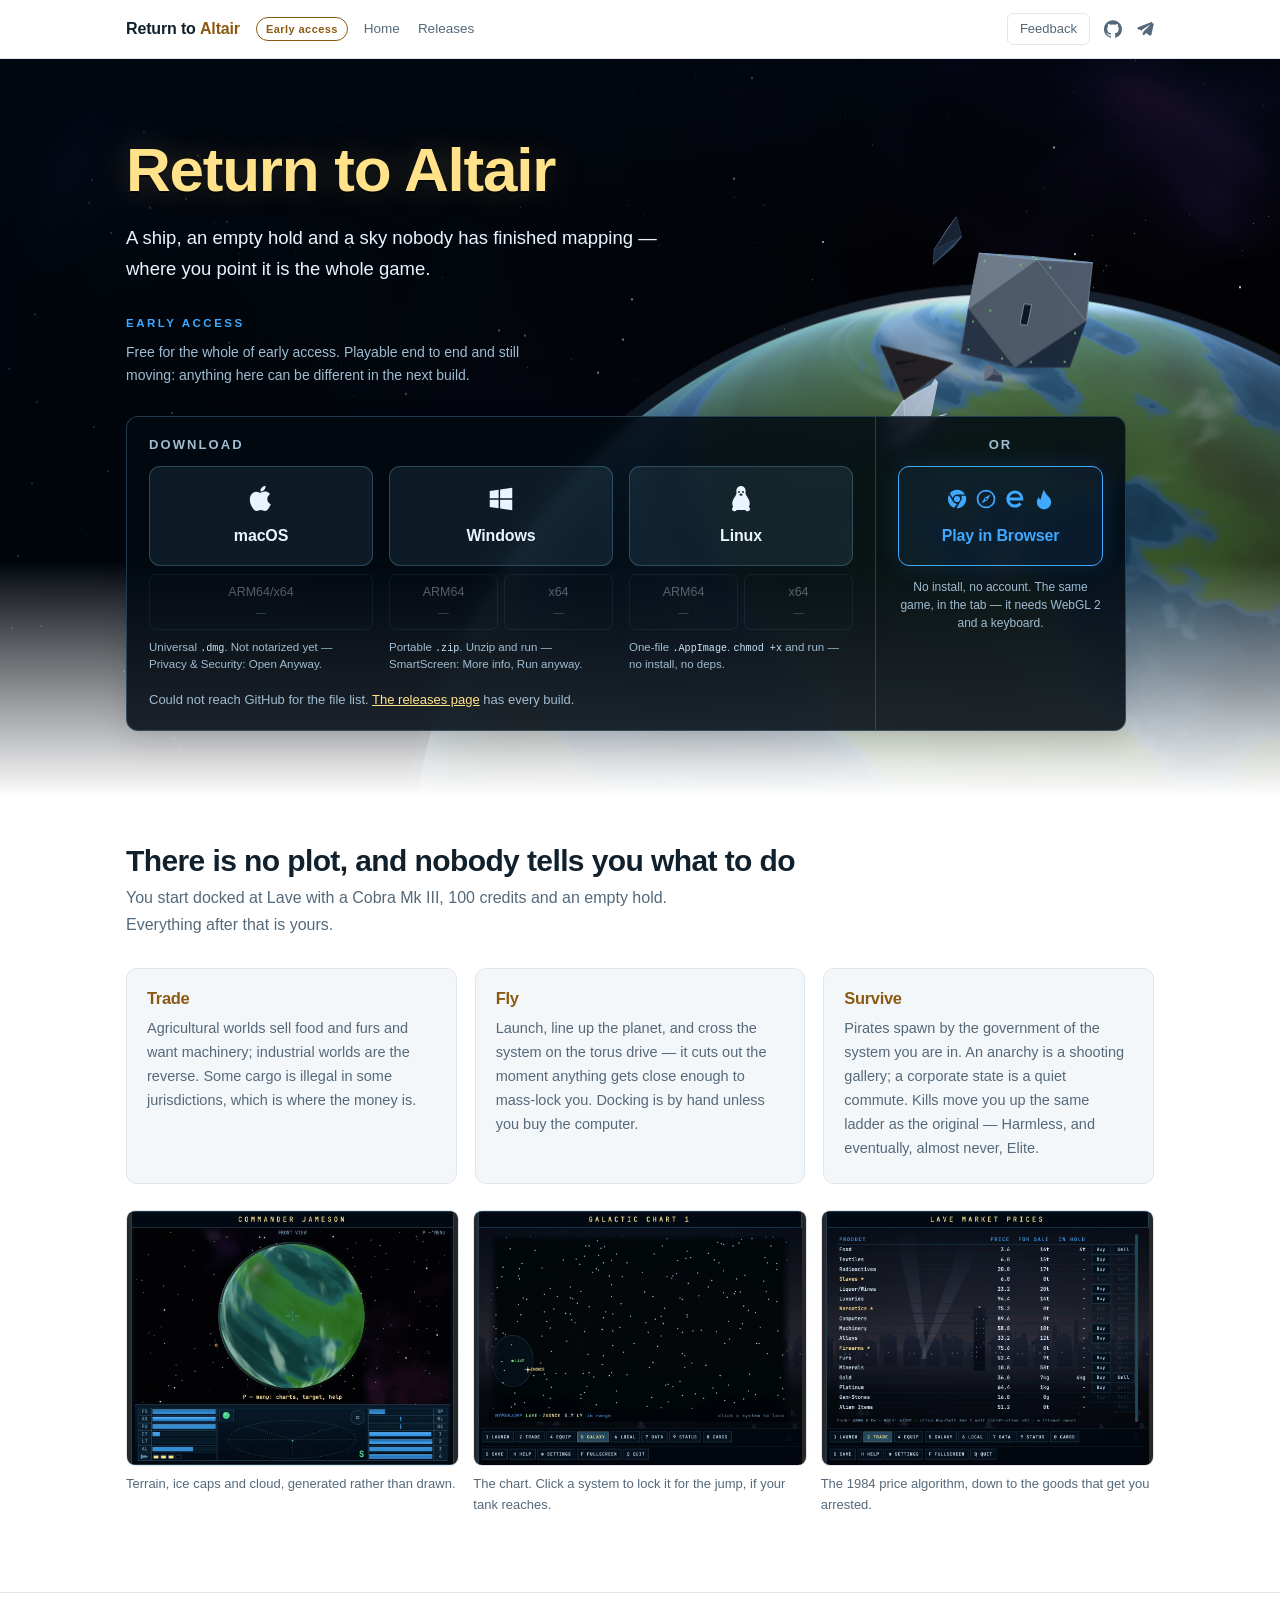
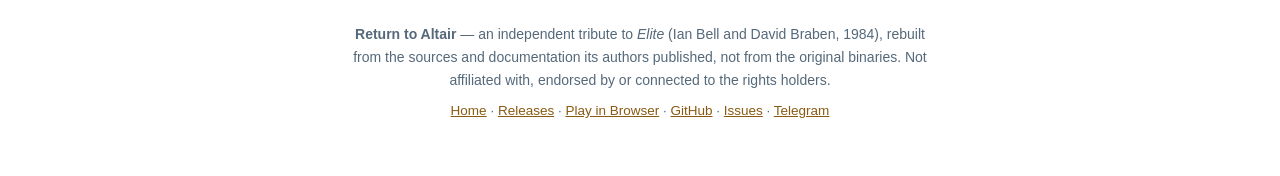
==== commit ce73221f: "Avalonia build 48ffdc4" ====
--- a/index.html
+++ b/index.html
@@ -24,7 +24,16 @@
   <!-- The non-breaking space is load-bearing: .brand is a flex row, and a flex container trims the
        trailing whitespace off a bare text node — so "Return to" and "Altair" would run together. -->
   <a class="brand" href="index.html" title="Home">Return to&nbsp;<span>Altair</span></a>
-  <span class="tag">0.1.0-alpha.1 · alpha</span>
+  <!-- The version is filled in from the newest release by site.js. Written here as the phase
+       alone because a number typed into a page is a number that goes stale in it: this badge
+       still read 0.1.0-alpha.1 two releases after that stopped being true, on the same page
+       whose panel underneath was naming the right one.
+
+       The phase is spelled out rather than repeated. It used to read "0.1.0-alpha.1 · alpha",
+       which says alpha twice — once in the tag, where it is part of the version, and once
+       after it, where it was meant to say what the version means. "Early access" is what it
+       was trying to say, and is the same two words the hero and the download panel use. -->
+  <span class="tag" data-version>Early access</span>
   <div class="links">
     <a href="index.html">Home</a>
     <a href="releases.html">Releases</a>
@@ -94,12 +103,14 @@
           <!-- One file, so one link. Two rows here would be the same download twice with two
                different labels, which is a question where there was no choice to make. -->
           <div class="tabs">
-            <a class="tab" data-build="macos-universal" href="#">ARM64/x64<i><span>*.dmg</span><b data-size></b></i></a>
+            <a class="tab" data-build="macos-universal" href="#">ARM64/x64<i data-size></i></a>
           </div>
-          <!-- One line each. What a visitor needs before clicking is what the file is and what the
-               operating system will say when they open it; the reasoning is in the release notes,
-               which is where somebody who wants it is already going. -->
-          <p class="os-hint">Universal. Not notarized yet — Privacy&nbsp;&amp;&nbsp;Security: Open Anyway.</p>
+          <!-- One line each, and the extension is the first thing on it: it is a fact about the
+               platform rather than about either architecture, so it belongs here once and not on
+               both tabs twice. What a visitor needs before clicking is what the file is and what
+               the operating system will say when they open it; the reasoning is in the release
+               notes, which is where somebody who wants it is already going. -->
+          <p class="os-hint">Universal <code>.dmg</code>. Not notarized yet — Privacy&nbsp;&amp;&nbsp;Security: Open Anyway.</p>
         </div>
 
         <div class="os">
@@ -108,10 +119,10 @@
             <b>Windows</b>
           </a>
           <div class="tabs">
-            <a class="tab" data-build="windows-arm64" href="#">ARM64<i><span>*.zip</span><b data-size></b></i></a>
-            <a class="tab" data-build="windows-x64" href="#">x64<i><span>*.zip</span><b data-size></b></i></a>
+            <a class="tab" data-build="windows-arm64" href="#">ARM64<i data-size></i></a>
+            <a class="tab" data-build="windows-x64" href="#">x64<i data-size></i></a>
           </div>
-          <p class="os-hint">Portable. Unzip and run — SmartScreen: More info, Run anyway.</p>
+          <p class="os-hint">Portable <code>.zip</code>. Unzip and run — SmartScreen: More info, Run anyway.</p>
         </div>
 
         <div class="os">
@@ -122,10 +133,10 @@
             <b>Linux</b>
           </a>
           <div class="tabs">
-            <a class="tab" data-build="linux-arm64" href="#">ARM64<i><span>*.AppImage</span><b data-size></b></i></a>
-            <a class="tab" data-build="linux-x64" href="#">x64<i><span>*.AppImage</span><b data-size></b></i></a>
+            <a class="tab" data-build="linux-arm64" href="#">ARM64<i data-size></i></a>
+            <a class="tab" data-build="linux-x64" href="#">x64<i data-size></i></a>
           </div>
-          <p class="os-hint">One file. <code>chmod +x</code> and run — no install, no deps.</p>
+          <p class="os-hint">One-file <code>.AppImage</code>. <code>chmod +x</code> and run — no install, no deps.</p>
         </div>
 
       </div>
@@ -141,13 +152,21 @@
         <!-- Four marks instead of one, because the answer to "will it run on mine" is the whole
              point of this button, and the other three buttons answer it with a logo too. Drawn
              here rather than fetched: simplified silhouettes in the page's own colour, so there is
-             no brand artwork on this site and no request to a CDN to render it. -->
+             no brand artwork on this site and no request to a CDN to render it.
+
+             Twenty-two pixels is the whole budget, and it is what decides which simplification is
+             allowed. Chrome and Safari survive it because each is one bold outline with a single
+             cut through it. Edge's wave and Firefox's fox do not: traced faithfully they arrive as
+             two grey smudges, which answers the question with a shape nobody can name. So the two
+             of them are drawn as the thing each browser is called instead of the thing its current
+             logo is — the letter and the flame — which is what a reader has to recognise anyway,
+             and which is still legible at this size. -->
         <a class="play" href="play/">
           <span class="browsers" aria-hidden="true">
             <svg viewBox="0 0 24 24"><path d="M12 2a10 10 0 0 1 8.66 5H12.5a5.5 5.5 0 0 0-5.28 4L4.2 5.8A9.97 9.97 0 0 1 12 2Z"/><path d="M3.35 7.35 7.4 14.4a5.5 5.5 0 0 0 4.55 3.08L8.9 21.6A10 10 0 0 1 3.35 7.35Z"/><path d="M21.4 8.5A10 10 0 0 1 12 22h-.6l4.06-7.03A5.5 5.5 0 0 0 16.6 8.5Z"/><circle cx="12" cy="12" r="3.4"/></svg>
             <svg viewBox="0 0 24 24"><path fill-rule="evenodd" d="M12 1.8a10.2 10.2 0 1 0 0 20.4 10.2 10.2 0 0 0 0-20.4Zm0 1.9a8.3 8.3 0 1 1 0 16.6 8.3 8.3 0 0 1 0-16.6Z"/><path d="M17 7 10.6 10.6 7 17l6.4-3.6L17 7Zm-5 4a1 1 0 1 1 0 2 1 1 0 0 1 0-2Z"/></svg>
-            <svg viewBox="0 0 24 24"><path d="M21.6 13.9c-1 .6-2.2 1-3.4 1-3.3 0-6-2.3-6-5.2 0-1.1.4-2.1 1.1-2.9C9 7.4 6 10.7 6 14.6c0 4 3.4 7.2 7.6 7.2 3.6 0 6.7-2.3 7.9-5.6.2-.7.3-1.5.1-2.3Z"/><path d="M12.2 2C7.3 2 3.2 5.4 2.3 10c.6-1.4 2.5-2.6 4.6-2.6 1.2 0 2.3.3 3.2.9 1-1.5 2.9-2.5 5-2.5 1.9 0 3.6.8 4.7 2C18.5 4 15.6 2 12.2 2Z"/></svg>
-            <svg viewBox="0 0 24 24"><path d="M21.4 9.6a9.6 9.6 0 0 0-1.6-3.1l.2 2.1a7.4 7.4 0 0 0-2.8-3.9 5.9 5.9 0 0 1 .6 2.7A6.9 6.9 0 0 0 11.6 4c-1 0-2 .2-2.9.7a5 5 0 0 1 2.6.7 6.2 6.2 0 0 0-4.4 1.4c.9-.1 1.7 0 2.5.3-2.5.6-4.3 2.7-4.5 5.2.5-.7 1.2-1.3 2-1.6-.3.7-.4 1.5-.3 2.2.6-1.9 2-3.4 3.8-4-.7.8-1.1 1.8-1 2.9.5-1 1.3-1.8 2.3-2.2-.4 1.1-.1 2.4.8 3.2.7.7 1.6 1.2 2.2 1.9.6.7.6 1.8-.1 2.4-.6.5-1.6.5-2.1-.1.5.1 1-.1 1.3-.5.4-.6.2-1.5-.4-1.9a1.9 1.9 0 0 0-2.6.6c-1 1.6-.3 3.8 1.4 4.6 2.9 1.5 6.5.2 8.3-2.4 1.7-2.4 1.8-5.7.9-8.4Z"/></svg>
+            <svg viewBox="0 0 24 24"><path fill-rule="evenodd" d="M12 2.6C6.8 2.6 2.6 6.8 2.6 12S6.8 21.4 12 21.4c3 0 5.6-1.4 7.3-3.5l-2.6-2a6.1 6.1 0 0 1-4.7 2.2 6.1 6.1 0 0 1-5.9-4.5h14.9c.1-.5.1-1 .1-1.6 0-5.2-4-9.4-9.1-9.4Zm-5.9 7.7A6.1 6.1 0 0 1 12 6.1a6.1 6.1 0 0 1 5.9 4.2H6.1Z"/></svg>
+            <svg viewBox="0 0 24 24"><path d="M12 1.6c.7 3.2 2.4 5 4.2 6.9 2 2.1 3.6 4.2 3.6 7.1a7.8 7.8 0 0 1-15.6 0c0-2.3.9-4.1 2.2-5.7.2 1.4.8 2.4 1.9 2.9.8-3.6 1.7-7.3 3.7-11.2Z"/></svg>
           </span>
           <b>Play in Browser</b>
         </a>
--- a/site.css
+++ b/site.css
@@ -82,7 +82,15 @@
 .wrap { max-width: 1080px; margin: 0 auto; padding: 0 26px; }
 
 /* The top bar is header.css — the same file, markup and class names as every other site here. It
-   reads the properties above and nothing else. */
+   reads the properties above and nothing else.
+
+   One thing it does not know is how wide this site's column is, so the alignment is set here: the
+   same 1080 and the same 26 as `.wrap` and `.hero` above, which is what puts the brand over the
+   headline and the outbound icons over the panel's right edge. Left in header.css the bar is full
+   bleed, which on a 2560-wide monitor is a brand a foot to the left of everything it names. This
+   override rather than a fork, because header.css is shared with the other sites in this family
+   and loads before this file. */
+.bar .nav { max-width: 1080px; margin: 0 auto; padding: 0 26px; }
 
 /* ---- hero ----------------------------------------------------------------------------------
    The scene behind the words is a canvas, not an image: ships out of the game's own model tables,
@@ -226,7 +234,12 @@
   color: var(--dim);
 }
 
-.oses { display: grid; grid-template-columns: repeat(3, 1fr); gap: 16px; }
+/* `minmax(0, 1fr)` rather than `1fr`, which is `minmax(auto, 1fr)` and so cannot go narrower than
+   its widest unbreakable line. The Linux column has two nowrap tabs and was the widest, so it took
+   a share of the row the other two did not get and the three platforms came out three different
+   sizes — the file names deciding the layout. A zero minimum means the three columns are the same
+   width whatever is written in them. */
+.oses { display: grid; grid-template-columns: repeat(3, minmax(0, 1fr)); gap: 16px; }
 
 .os { display: flex; flex-direction: column; }
 
@@ -276,15 +289,16 @@
   transition: border-color 0.14s, color 0.14s;
 }
 
-.tab span { color: var(--dim); }
 .tab:hover { color: var(--glow); border-color: var(--glow); }
-.tab:hover span { color: var(--glow); }
-
-/* The architecture is the tab's name; what kind of file it is and how big go on a second line
-   under it. All three on one line does not fit — at three columns a tab has about 110 pixels and
-   "ARM64 (*.AppImage) · 42 MB" needs twice that, so it ellipsises into no information at all. The
-   second line is reserved whether or not there is a size to put in it yet, so the panel does not
-   resize under the pointer when the release list arrives. */
+.tab:hover i { color: var(--glow); }
+
+/* The architecture is the tab's name and its weight goes on a second line under it. The extension
+   is not on the tab: it is the same for both tabs of a platform, so it was printed twice per
+   column and was the longest run of characters in the panel — which, in columns that are all one
+   width, is a file name spending the room the two tabs have to share. It is said once in the hint
+   below instead, and in full in the link's title. The second line is reserved whether or not there
+   is a size to put in it yet, so the panel does not resize under the pointer when the release list
+   arrives. */
 .tab i {
   display: block;
   min-height: 1.2em;
@@ -293,8 +307,6 @@
   font-size: 10.5px;
   color: var(--dim);
 }
-
-.tab i b { font-weight: 400; }
 
 /* A build this release has not got. It keeps its place and stops being a link, so the row is
    always the same two files and a gap is visible as a gap rather than as a shorter list. */
@@ -454,10 +466,12 @@
   color: var(--dim);
 }
 
+/* Wide enough for the longest row — "Linux (x64, arm64, AppImage)" and its size — because a
+   column that fits all but one of them wraps that one and nothing signals which. */
 .assets ul {
   display: grid;
-  grid-template-columns: repeat(auto-fit, minmax(190px, 1fr));
-  gap: 4px 20px;
+  grid-template-columns: repeat(auto-fit, minmax(215px, 1fr));
+  gap: 6px 20px;
   margin: 0;
   padding: 0;
   list-style: none;
@@ -466,6 +480,12 @@
 
 .assets li { display: flex; gap: 8px; align-items: baseline; }
 .assets li > span { color: var(--dim); font-size: 12.5px; }
+
+/* The OS name is what the eye is looking for, so it keeps the body colour while the chips and
+   the extension around it stay quiet. `nowrap` on the size: "27.8 MB" broken across two lines
+   reads as two numbers. */
+.assets li > span:last-child { white-space: nowrap; }
+.assets .dl-os { color: var(--text); font-weight: 600; font-size: 14px; }
 
 .footnote { color: var(--dim); font-size: 14px; }
 
@@ -513,6 +533,10 @@
     padding: 13px 10px;
   }
   .wrap, .releases { padding-left: 20px; padding-right: 20px; }
+
+  /* header.css uses 16 here; the page uses 20 on the line above. The bar is aligned to the page
+     at every other width, so it is aligned at this one too. */
+  .bar .nav { padding-left: 20px; padding-right: 20px; }
 
   /* The scrim turns from a side-lit one into a veil. On a wide screen the words are in the left
      column and the fight is in the right, so darkening across works; at this width the words are
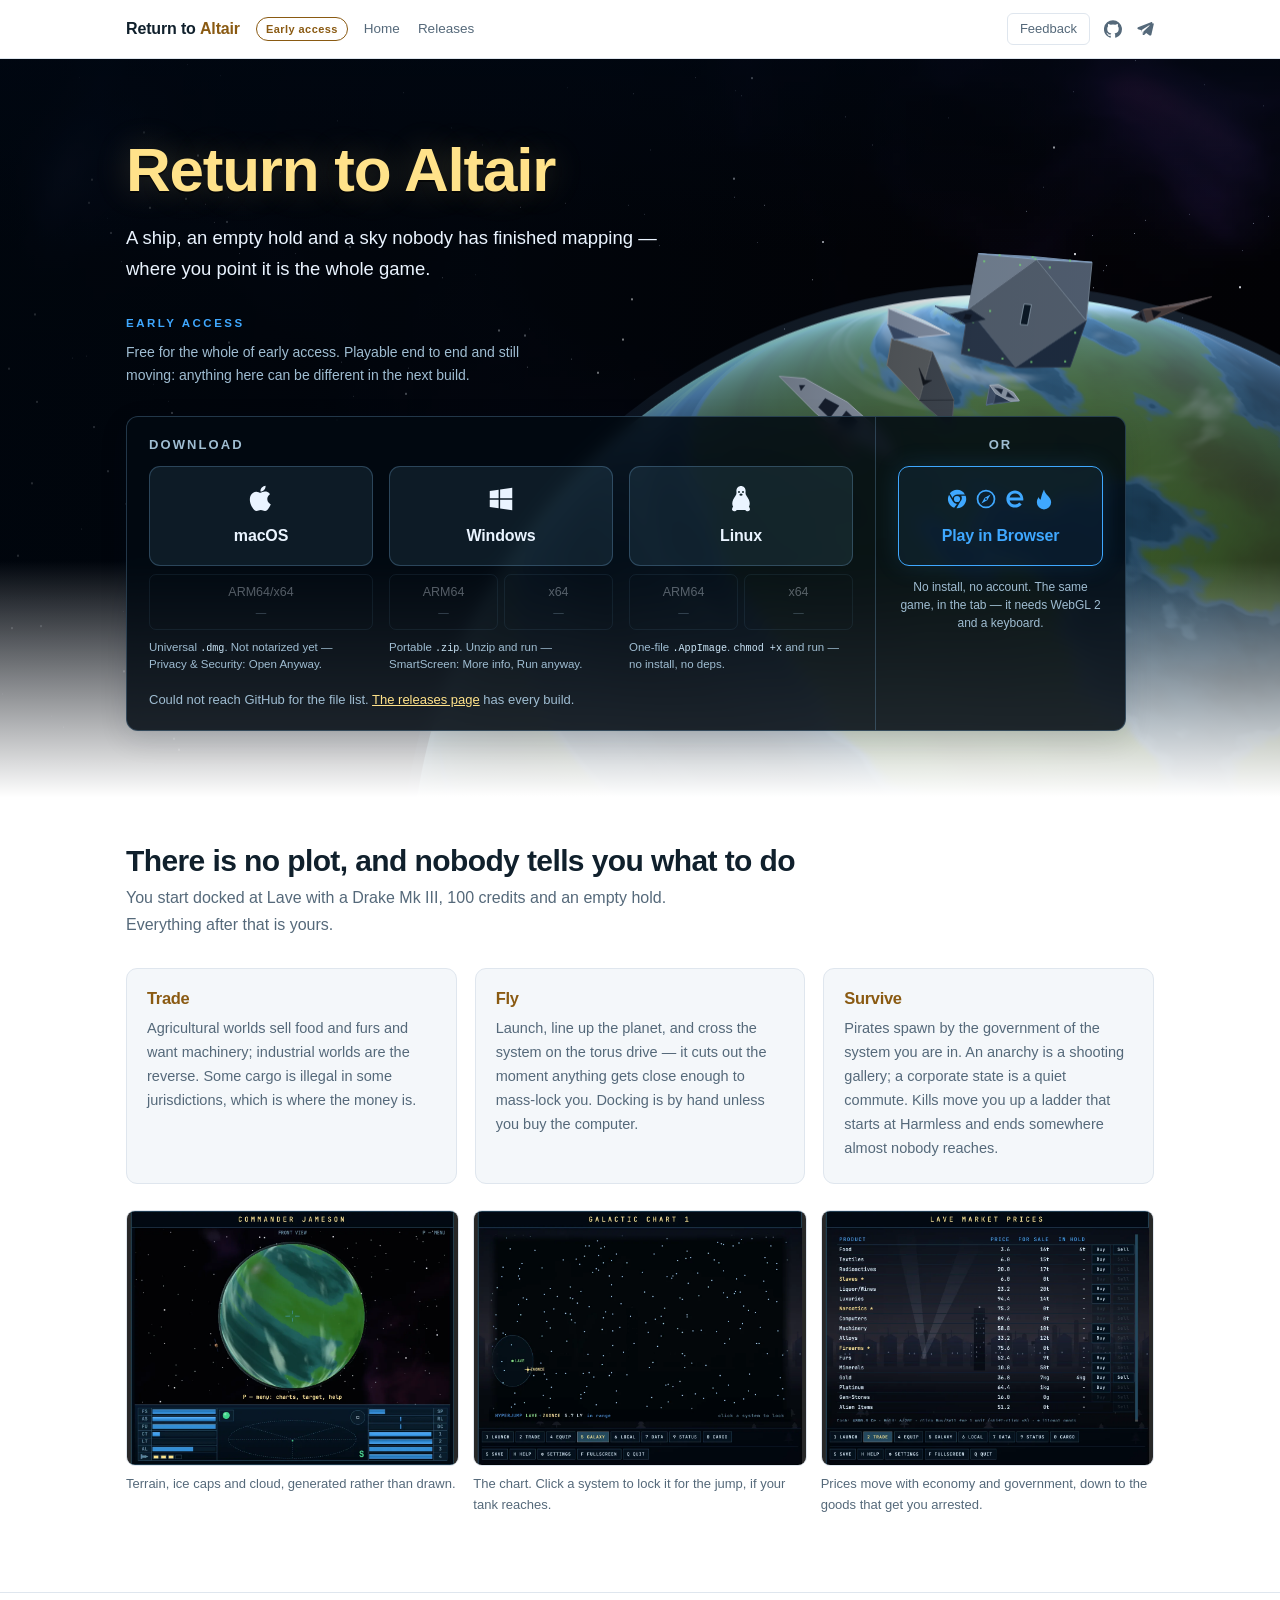
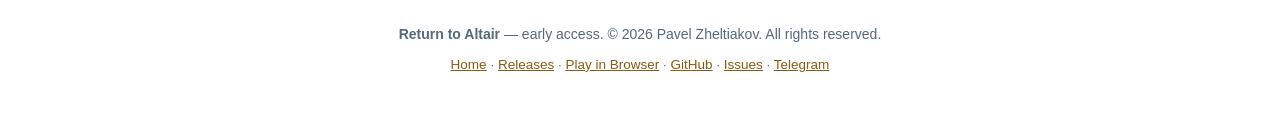
==== commit b5c51f5e: "Avalonia build 8a78d19" ====
--- a/index.html
+++ b/index.html
@@ -4,10 +4,10 @@
 <meta charset="utf-8">
 <meta name="viewport" content="width=device-width, initial-scale=1">
 <title>Return to Altair — a ship, an empty hold, and somewhere to be</title>
-<!-- The credit to the 1984 game lives in the footer, where it is a credit. It is deliberately not
-     in the description or the card: a search snippet and a link preview are advertising, and
-     another game's name in advertising stops reading as attribution and starts reading as a
-     borrowed audience. -->
+<!-- The description and the card describe this game and name no other. That used to be a rule
+     about advertising only — another game's name in a search snippet stops reading as
+     attribution and starts reading as a borrowed audience — and it now holds for the whole
+     page, footer included. -->
 <meta name="description" content="An early-access space trading and combat game: buy low, jump, sell high, stay alive. Free for the whole of early access — macOS, Windows, Linux and the browser.">
 <link rel="icon" href="data:image/svg+xml,%3Csvg xmlns='http://www.w3.org/2000/svg' viewBox='0 0 32 32'%3E%3Crect width='32' height='32' fill='%23000814'/%3E%3Cpath d='M16 4 L28 26 L16 21 L4 26 Z' fill='none' stroke='%23ffe28a' stroke-width='2' stroke-linejoin='round'/%3E%3C/svg%3E">
 <meta property="og:title" content="Return to Altair">
@@ -182,7 +182,7 @@
 <section><div class="wrap">
   <h2 class="sec-h">There is no plot, and nobody tells you what to do</h2>
   <p class="sub">
-    You start docked at Lave with a Cobra Mk III, 100 credits and an empty hold. Everything after
+    You start docked at Lave with a Drake Mk III, 100 credits and an empty hold. Everything after
     that is yours.
   </p>
 
@@ -206,8 +206,8 @@
       <h3>Survive</h3>
       <p>
         Pirates spawn by the government of the system you are in. An anarchy is a shooting gallery;
-        a corporate state is a quiet commute. Kills move you up the same ladder as the original —
-        Harmless, and eventually, almost never, Elite.
+        a corporate state is a quiet commute. Kills move you up a ladder that starts at Harmless
+        and ends somewhere almost nobody reaches.
       </p>
     </div>
   </div>
@@ -223,22 +223,21 @@
     </figure>
     <figure>
       <img src="screenshots/market.webp" alt="The market prices screen at Lave" loading="lazy" width="1120" height="860">
-      <figcaption>The 1984 price algorithm, down to the goods that get you arrested.</figcaption>
+      <figcaption>Prices move with economy and government, down to the goods that get you arrested.</figcaption>
     </figure>
   </div>
 </div></section>
 
 <footer>
-  <!-- A footer credit is read years after it is written, so it says only what does not expire:
-       who made the original, that this is not connected to them, and where the material here came
-       from. It used to say "non-commercial" and "not for sale" as well — a description of how the
-       project stands today, written in the tense of a promise. What a build costs is a fact about
-       that build, and it belongs next to the button that hands it over. -->
+  <!-- A footer is read years after it is written, so it says only what does not expire: the name
+       of the thing, where it is in its life, and one copyright line. It used to carry a
+       paragraph of provenance and a claim about price — a description of how the project stands
+       today, written in the tense of a promise. What a build costs is a fact about that build,
+       and it belongs next to the button that hands it over. The author is named once, here, and
+       nowhere else on the page. Comments ship too: this one is in the published source. -->
   <p>
-    <strong>Return to Altair</strong> — an independent tribute to <em>Elite</em> (Ian Bell and
-    David Braben, 1984), rebuilt from the sources and documentation its authors published, not
-    from the original binaries. Not affiliated with, endorsed by or connected to the rights
-    holders.
+    <strong>Return to Altair</strong> — early access.
+    © 2026 Pavel Zheltiakov. All rights reserved.
   </p>
   <p class="thin">
     <a href="index.html">Home</a> ·
